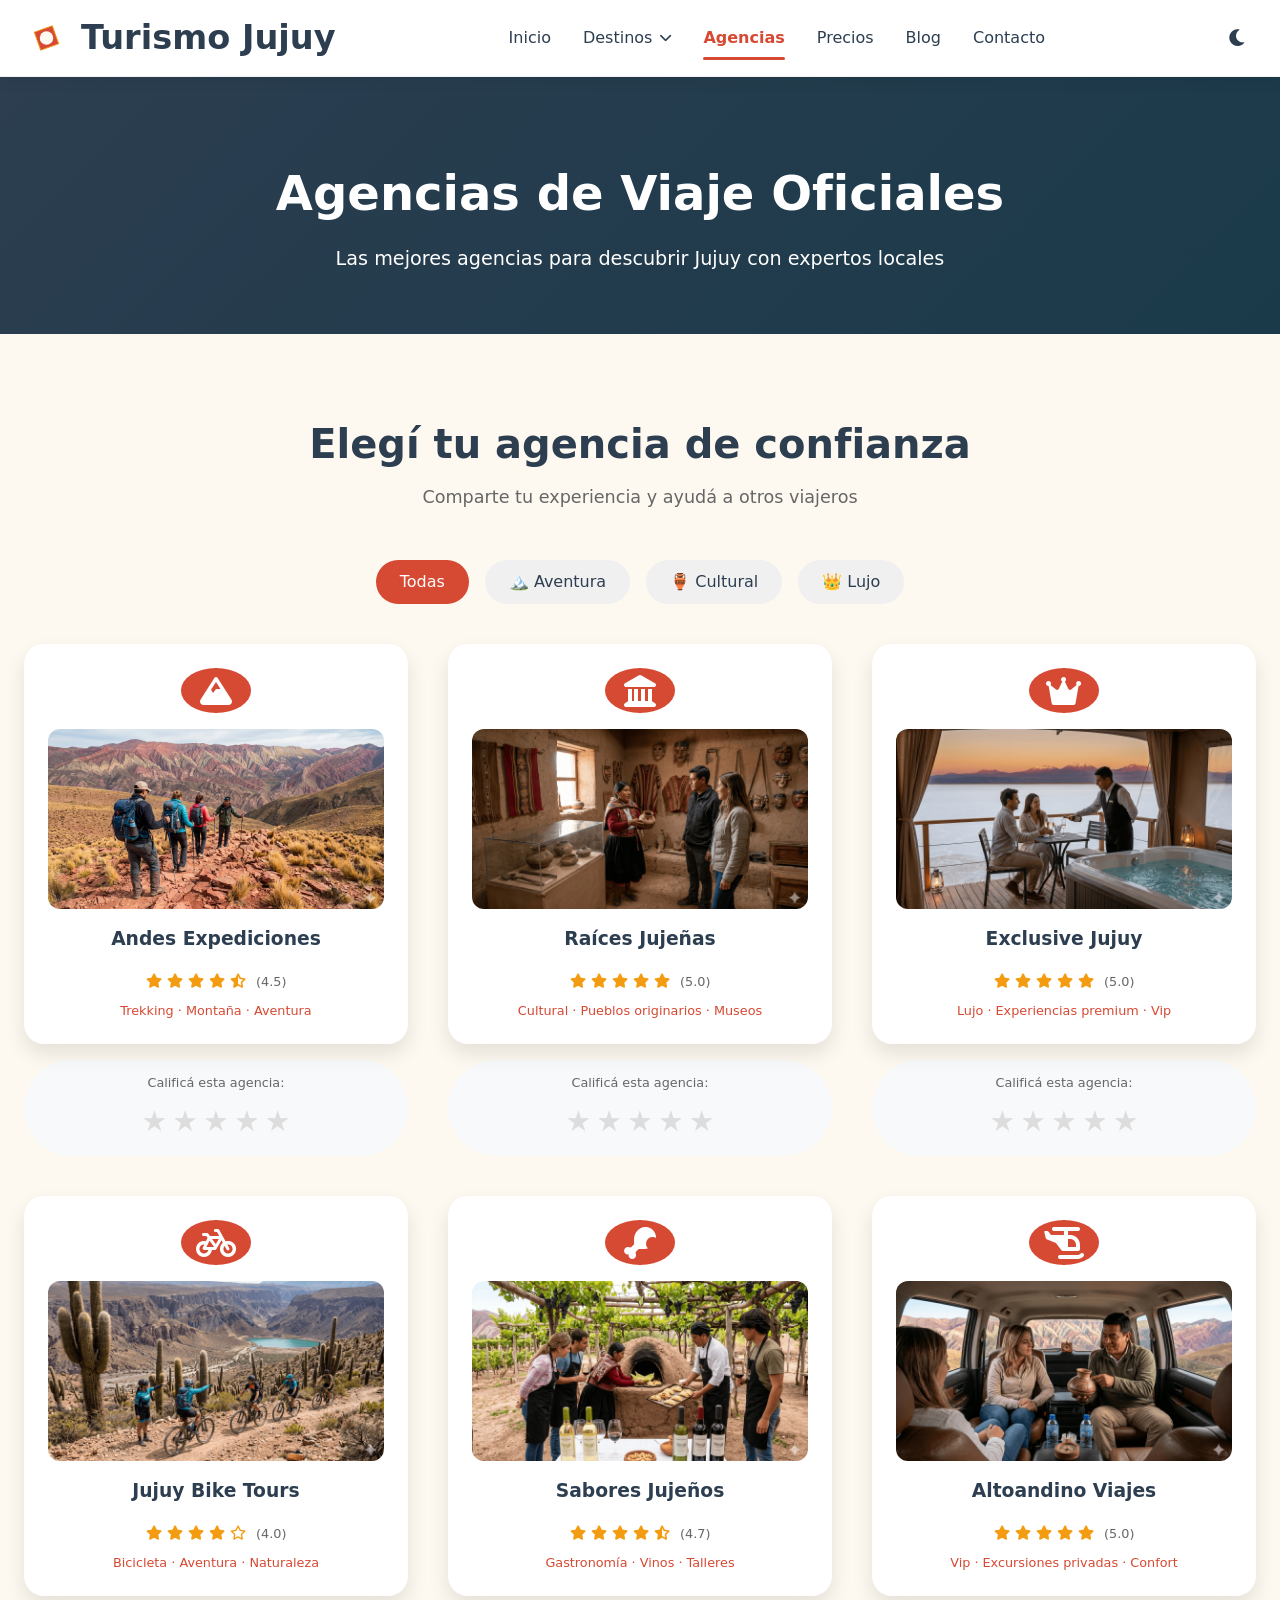
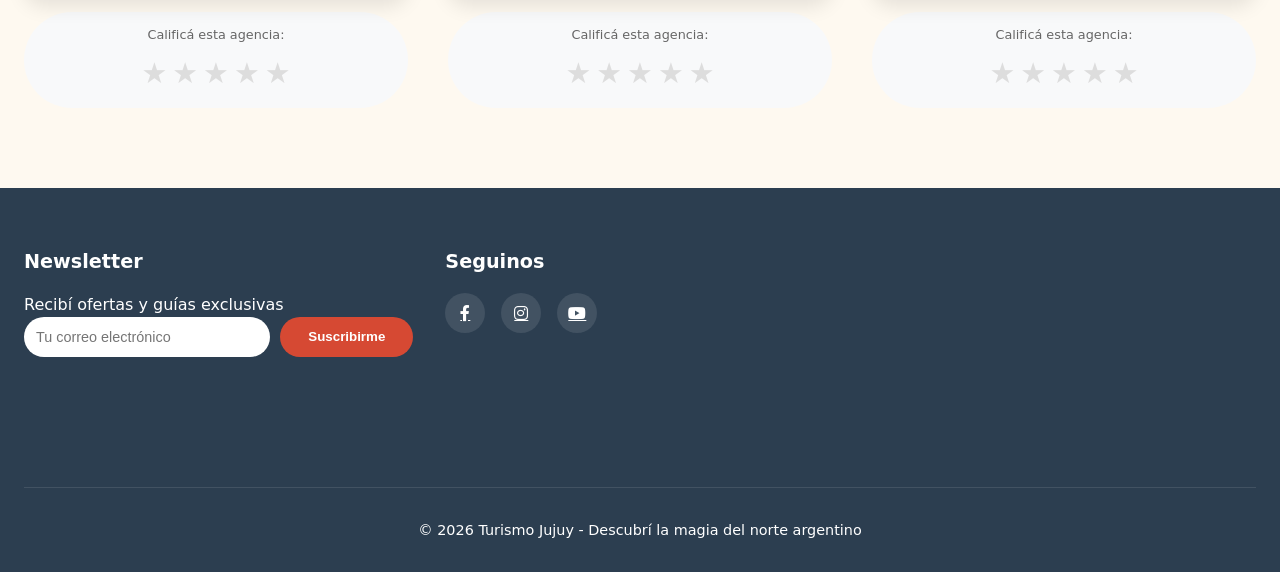
==== agencias.html @ 6cb68234 "Trabajo Practico Turismo Jujuy" ====
<!DOCTYPE html>
<html lang="es-AR">
<head>
    <meta charset="UTF-8">
    <meta name="author" content="Turismo Jujuy">
    <meta name="language" content="spanish">
    <meta http-equiv="content-language" content="es-AR">
    <meta name="description" content="Agencias de viaje oficiales en Jujuy. Encontrá las mejores agencias para recorrer la Quebrada, Puna y Yungas.">
    <meta name="robots" content="index, follow">
    <meta name="viewport" content="width=device-width, initial-scale=1.0">
    <meta property="og:title" content="Agencias de Viaje - Turismo Jujuy">
    <meta property="og:type" content="website">
    <meta property="og:description" content="Las mejores agencias de viaje para descubrir Jujuy.">
    <meta property="og:locale" content="es_AR">
    <title>Turismo Jujuy · Agencias de Viaje Oficiales</title>
    
    <!-- Font Awesome 6 -->
    <link rel="stylesheet" href="https://cdnjs.cloudflare.com/ajax/libs/font-awesome/6.0.0/css/all.min.css">
    <!-- CSS Principal -->
    <link rel="stylesheet" href="css/styles.css">
    <link rel="stylesheet" href="css/dark-mode.css">
    <link rel="stylesheet" href="css/agencias.css">
    
    <link rel="icon" href="assets/image/favicon.ico" type="image/x-icon">
</head>
<body>

    <!-- ================= HEADER (IGUAL AL INDEX) ================= -->
    <header class="header" role="banner">
        <div class="container">
            <nav class="navbar" aria-label="Navegación principal">
                <div class="logo">
                    <a href="index.html">
                        <svg class="logo-svg" width="48" height="48" viewBox="0 0 100 100" fill="none" xmlns="http://www.w3.org/2000/svg" aria-label="Logo Turismo Jujuy">
                            <path d="M20,50 L50,20 L80,50 L50,80 Z" fill="var(--primary-color)" stroke="var(--accent-color)" stroke-width="2">
                                <animateTransform attributeName="transform" type="rotate" from="0 50 50" to="360 50 50" dur="20s" repeatCount="indefinite"/>
                            </path>
                            <circle cx="50" cy="50" r="15" fill="var(--light-bg)"/>
                        </svg>
                        <h1>Turismo Jujuy</h1>
                    </a>
                </div>
                
                <button class="menu-toggle" aria-expanded="false" aria-controls="main-menu" aria-label="Abrir menú principal">
                    <span class="hamburger"></span>
                </button>
                
                <ul class="nav-links" id="main-menu">
                    <li><a href="index.html">Inicio</a></li>
                    
                    <li class="mega-menu">
                        <button class="mega-menu-button" aria-expanded="false" aria-controls="destinos-menu">
                            Destinos <i class="fas fa-chevron-down" aria-hidden="true"></i>
                        </button>
                        <div class="mega-menu-content" id="destinos-menu">
                            <div class="mega-menu-row">
                                <div class="mega-menu-column">
                                    <h3>Quebrada</h3>
                                    <ul>
                                        <li><a href="destinos/purmamarca.html">Purmamarca</a></li>
                                        <li><a href="destinos/tilcara.html">Tilcara</a></li>
                                        <li><a href="destinos/humahuaca.html">Humahuaca</a></li>
                                    </ul>
                                </div>
                                <div class="mega-menu-column">
                                    <h3>Puna</h3>
                                    <ul>
                                        <li><a href="destinos/salinas.html">Salinas Grandes</a></li>
                                        <li><a href="destinos/susques.html">Susques</a></li>
                                    </ul>
                                </div>
                                <div class="mega-menu-column">
                                    <h3>Yungas</h3>
                                    <ul>
                                        <li><a href="destinos/calilegua.html">P.N. Calilegua</a></li>
                                        <li><a href="destinos/termas.html">Termas de Jordán</a></li>
                                    </ul>
                                </div>
                            </div>
                        </div>
                    </li>
                    
                    <li><a href="agencias.html" class="active">Agencias</a></li>
                    <li><a href="precios.html">Precios</a></li>
                    <li><a href="blog.html">Blog</a></li>
                    <li><a href="contacto.html">Contacto</a></li>
                </ul>
                
                <button id="darkModeToggle" class="dark-mode-btn" aria-label="Cambiar modo oscuro/claro">
                    <i class="fas fa-moon"></i>
                </button>
            </nav>
        </div>
    </header>

    <main id="main-content">
        <!-- ================= HERO DE AGENCIAS ================= -->
        <section class="agencias-hero" aria-labelledby="agencias-heading">
            <div class="container">
                <div class="agencias-hero-content">
                    <h1 id="agencias-heading" class="animate-fade-in">Agencias de Viaje Oficiales</h1>
                    <p class="animate-slide-up">Las mejores agencias para descubrir Jujuy con expertos locales</p>
                </div>
            </div>
        </section>

        <!-- ================= FILTROS DE AGENCIAS  ================= -->
<section class="filtros-agencias section-padding">
    <div class="container">
        <div class="section-header">
            <h2>Elegí tu agencia de confianza</h2>
            <p>Comparte tu experiencia y ayudá a otros viajeros</p>
        </div>
        
        <!-- IMPORTANTE: Los inputs DEBEN estar ANTES del grid y ser hermanos -->
        <div class="filtros-buttons">
            <input type="radio" name="filtro-agencia" id="todas" checked>
            <label for="todas" class="filtro-btn">Todas</label>
            
            <input type="radio" name="filtro-agencia" id="aventura">
            <label for="aventura" class="filtro-btn">🏔️ Aventura</label>
            
            <input type="radio" name="filtro-agencia" id="cultural">
            <label for="cultural" class="filtro-btn">🏺 Cultural</label>
            
            <input type="radio" name="filtro-agencia" id="luxury">
            <label for="luxury" class="filtro-btn">👑 Lujo</label>
        </div>

        <!-- ================= GRID DE AGENCIAS ================= -->
        <!-- El grid debe ser hermano de los inputs, no dentro de otro div -->
        <div class="agencias-grid">
            <!-- Agencia 1 - Aventura -->
            <div class="agencia-card" data-categoria="aventura">
                <div class="agencia-flip-card">
                    <div class="agencia-flip-inner">
                        <div class="agencia-front">
                            <div class="agencia-logo">
                                <i class="fas fa-mountain"></i>
                            </div>
                            <img src="assets/media/img1.jpg" alt="Andes Expediciones" loading="lazy" class="agencia-img">
                            <h3>Andes Expediciones</h3>
                            <div class="rating-static">
                                <i class="fas fa-star"></i>
                                <i class="fas fa-star"></i>
                                <i class="fas fa-star"></i>
                                <i class="fas fa-star"></i>
                                <i class="fas fa-star-half-alt"></i>
                                <span>(4.5)</span>
                            </div>
                            <p class="agencia-tag">Trekking · Montaña · Aventura</p>
                        </div>
                        <div class="agencia-back">
                            <h3>Andes Expediciones</h3>
                            <p>Expertos en trekking y montaña. Guías certificados con años de experiencia.</p>
                            <div class="agencia-contacto">
                                <p><i class="fas fa-phone"></i> +54 388 4123456</p>
                                <p><i class="fas fa-envelope"></i> info@andesexpediciones.com</p>
                                <p><i class="fas fa-map-marker-alt"></i> San Salvador de Jujuy</p>
                            </div>
                            <a href="#" class="button small-button">Contactar</a>
                        </div>
                    </div>
                </div>
                <div class="rating-interactivo">
                    <p>Calificá esta agencia:</p>
                    <div class="rating-stars">
                        <input type="radio" name="rating1" id="r1-5">
                        <label for="r1-5" class="star">★</label>
                        <input type="radio" name="rating1" id="r1-4">
                        <label for="r1-4" class="star">★</label>
                        <input type="radio" name="rating1" id="r1-3">
                        <label for="r1-3" class="star">★</label>
                        <input type="radio" name="rating1" id="r1-2">
                        <label for="r1-2" class="star">★</label>
                        <input type="radio" name="rating1" id="r1-1">
                        <label for="r1-1" class="star">★</label>
                    </div>
                </div>
            </div>

            <!-- Agencia 2 - Cultural -->
            <div class="agencia-card" data-categoria="cultural">
                <div class="agencia-flip-card">
                    <div class="agencia-flip-inner">
                        <div class="agencia-front">
                            <div class="agencia-logo">
                                <i class="fas fa-landmark"></i>
                            </div>
                            <img src="assets/media/img2.webp" alt="Raíces Jujeñas" loading="lazy" class="agencia-img">
                            <h3>Raíces Jujeñas</h3>
                            <div class="rating-static">
                                <i class="fas fa-star"></i>
                                <i class="fas fa-star"></i>
                                <i class="fas fa-star"></i>
                                <i class="fas fa-star"></i>
                                <i class="fas fa-star"></i>
                                <span>(5.0)</span>
                            </div>
                            <p class="agencia-tag">Cultural · Pueblos originarios · Museos</p>
                        </div>
                        <div class="agencia-back">
                            <h3>Raíces Jujeñas</h3>
                            <p>Descubrí la historia y cultura de Jujuy con guías locales auténticos.</p>
                            <div class="agencia-contacto">
                                <p><i class="fas fa-phone"></i> +54 388 4234567</p>
                                <p><i class="fas fa-envelope"></i> contacto@raicesjujenas.com</p>
                                <p><i class="fas fa-map-marker-alt"></i> Purmamarca</p>
                            </div>
                            <a href="#" class="button small-button">Contactar</a>
                        </div>
                    </div>
                </div>
                <div class="rating-interactivo">
                    <p>Calificá esta agencia:</p>
                    <div class="rating-stars">
                        <input type="radio" name="rating2" id="r2-5">
                        <label for="r2-5" class="star">★</label>
                        <input type="radio" name="rating2" id="r2-4">
                        <label for="r2-4" class="star">★</label>
                        <input type="radio" name="rating2" id="r2-3">
                        <label for="r2-3" class="star">★</label>
                        <input type="radio" name="rating2" id="r2-2">
                        <label for="r2-2" class="star">★</label>
                        <input type="radio" name="rating2" id="r2-1">
                        <label for="r2-1" class="star">★</label>
                    </div>
                </div>
            </div>

            <!-- Agencia 3 - Lujo -->
            <div class="agencia-card" data-categoria="luxury">
                <div class="agencia-flip-card">
                    <div class="agencia-flip-inner">
                        <div class="agencia-front">
                            <div class="agencia-logo">
                                <i class="fas fa-crown"></i>
                            </div>
                            <img src="assets/media/img3.webp" alt="Exclusive Jujuy" loading="lazy" class="agencia-img">
                            <h3>Exclusive Jujuy</h3>
                            <div class="rating-static">
                                <i class="fas fa-star"></i>
                                <i class="fas fa-star"></i>
                                <i class="fas fa-star"></i>
                                <i class="fas fa-star"></i>
                                <i class="fas fa-star"></i>
                                <span>(5.0)</span>
                            </div>
                            <p class="agencia-tag">Lujo · Experiencias premium · Vip</p>
                        </div>
                        <div class="agencia-back">
                            <h3>Exclusive Jujuy</h3>
                            <p>Experiencias exclusivas, hospedaje de lujo y servicios personalizados.</p>
                            <div class="agencia-contacto">
                                <p><i class="fas fa-phone"></i> +54 388 4345678</p>
                                <p><i class="fas fa-envelope"></i> hola@exclusivejujuy.com</p>
                                <p><i class="fas fa-map-marker-alt"></i> Tilcara</p>
                            </div>
                            <a href="#" class="button small-button">Contactar</a>
                        </div>
                    </div>
                </div>
                <div class="rating-interactivo">
                    <p>Calificá esta agencia:</p>
                    <div class="rating-stars">
                        <input type="radio" name="rating3" id="r3-5">
                        <label for="r3-5" class="star">★</label>
                        <input type="radio" name="rating3" id="r3-4">
                        <label for="r3-4" class="star">★</label>
                        <input type="radio" name="rating3" id="r3-3">
                        <label for="r3-3" class="star">★</label>
                        <input type="radio" name="rating3" id="r3-2">
                        <label for="r3-2" class="star">★</label>
                        <input type="radio" name="rating3" id="r3-1">
                        <label for="r3-1" class="star">★</label>
                    </div>
                </div>
            </div>

            <!-- Agencia 4 - Aventura -->
            <div class="agencia-card" data-categoria="aventura">
                <div class="agencia-flip-card">
                    <div class="agencia-flip-inner">
                        <div class="agencia-front">
                            <div class="agencia-logo">
                                <i class="fas fa-bicycle"></i>
                            </div>
                            <img src="assets/media/img4.png" alt="Jujuy Bike Tours" loading="lazy" class="agencia-img">
                            <h3>Jujuy Bike Tours</h3>
                            <div class="rating-static">
                                <i class="fas fa-star"></i>
                                <i class="fas fa-star"></i>
                                <i class="fas fa-star"></i>
                                <i class="fas fa-star"></i>
                                <i class="far fa-star"></i>
                                <span>(4.0)</span>
                            </div>
                            <p class="agencia-tag">Bicicleta · Aventura · Naturaleza</p>
                        </div>
                        <div class="agencia-back">
                            <h3>Jujuy Bike Tours</h3>
                            <p>Recorré los paisajes más impresionantes de Jujuy en bicicleta.</p>
                            <div class="agencia-contacto">
                                <p><i class="fas fa-phone"></i> +54 388 4456789</p>
                                <p><i class="fas fa-envelope"></i> info@jujuybike.com</p>
                                <p><i class="fas fa-map-marker-alt"></i> Volcán</p>
                            </div>
                            <a href="#" class="button small-button">Contactar</a>
                        </div>
                    </div>
                </div>
                <div class="rating-interactivo">
                    <p>Calificá esta agencia:</p>
                    <div class="rating-stars">
                        <input type="radio" name="rating4" id="r4-5">
                        <label for="r4-5" class="star">★</label>
                        <input type="radio" name="rating4" id="r4-4">
                        <label for="r4-4" class="star">★</label>
                        <input type="radio" name="rating4" id="r4-3">
                        <label for="r4-3" class="star">★</label>
                        <input type="radio" name="rating4" id="r4-2">
                        <label for="r4-2" class="star">★</label>
                        <input type="radio" name="rating4" id="r4-1">
                        <label for="r4-1" class="star">★</label>
                    </div>
                </div>
            </div>

            <!-- Agencia 5 - Cultural -->
            <div class="agencia-card" data-categoria="cultural">
                <div class="agencia-flip-card">
                    <div class="agencia-flip-inner">
                        <div class="agencia-front">
                            <div class="agencia-logo">
                                <i class="fas fa-drumstick-bite"></i>
                            </div>
                            <img src="assets/media/img5.webp" alt="Sabores Jujeños" loading="lazy" class="agencia-img">
                            <h3>Sabores Jujeños</h3>
                            <div class="rating-static">
                                <i class="fas fa-star"></i>
                                <i class="fas fa-star"></i>
                                <i class="fas fa-star"></i>
                                <i class="fas fa-star"></i>
                                <i class="fas fa-star-half-alt"></i>
                                <span>(4.7)</span>
                            </div>
                            <p class="agencia-tag">Gastronomía · Vinos · Talleres</p>
                        </div>
                        <div class="agencia-back">
                            <h3>Sabores Jujeños</h3>
                            <p>Descubrí la gastronomía jujeña con expertos. Recorridos por bodegas y mercados.</p>
                            <div class="agencia-contacto">
                                <p><i class="fas fa-phone"></i> +54 388 4567890</p>
                                <p><i class="fas fa-envelope"></i> hola@saboresjujenos.com</p>
                                <p><i class="fas fa-map-marker-alt"></i> Maimará</p>
                            </div>
                            <a href="#" class="button small-button">Contactar</a>
                        </div>
                    </div>
                </div>
                <div class="rating-interactivo">
                    <p>Calificá esta agencia:</p>
                    <div class="rating-stars">
                        <input type="radio" name="rating5" id="r5-5">
                        <label for="r5-5" class="star">★</label>
                        <input type="radio" name="rating5" id="r5-4">
                        <label for="r5-4" class="star">★</label>
                        <input type="radio" name="rating5" id="r5-3">
                        <label for="r5-3" class="star">★</label>
                        <input type="radio" name="rating5" id="r5-2">
                        <label for="r5-2" class="star">★</label>
                        <input type="radio" name="rating5" id="r5-1">
                        <label for="r5-1" class="star">★</label>
                    </div>
                </div>
            </div>

            <!-- Agencia 6 - Luxury -->
            <div class="agencia-card" data-categoria="luxury">
                <div class="agencia-flip-card">
                    <div class="agencia-flip-inner">
                        <div class="agencia-front">
                            <div class="agencia-logo">
                                <i class="fas fa-helicopter"></i>
                            </div>
                            <img src="assets/media/img6.webp" alt="Altoandino Viajes" loading="lazy" class="agencia-img">
                            <h3>Altoandino Viajes</h3>
                            <div class="rating-static">
                                <i class="fas fa-star"></i>
                                <i class="fas fa-star"></i>
                                <i class="fas fa-star"></i>
                                <i class="fas fa-star"></i>
                                <i class="fas fa-star"></i>
                                <span>(5.0)</span>
                            </div>
                            <p class="agencia-tag">Vip · Excursiones privadas · Confort</p>
                        </div>
                        <div class="agencia-back">
                            <h3>Altoandino Viajes</h3>
                            <p>Servicio premium con vehículos 4x4, guías bilingües y experiencias a medida.</p>
                            <div class="agencia-contacto">
                                <p><i class="fas fa-phone"></i> +54 388 4678901</p>
                                <p><i class="fas fa-envelope"></i> viajes@altoandino.com</p>
                                <p><i class="fas fa-map-marker-alt"></i> Purmamarca</p>
                            </div>
                            <a href="#" class="button small-button">Contactar</a>
                        </div>
                    </div>
                </div>
                <div class="rating-interactivo">
                    <p>Calificá esta agencia:</p>
                    <div class="rating-stars">
                        <input type="radio" name="rating6" id="r6-5">
                        <label for="r6-5" class="star">★</label>
                        <input type="radio" name="rating6" id="r6-4">
                        <label for="r6-4" class="star">★</label>
                        <input type="radio" name="rating6" id="r6-3">
                        <label for="r6-3" class="star">★</label>
                        <input type="radio" name="rating6" id="r6-2">
                        <label for="r6-2" class="star">★</label>
                        <input type="radio" name="rating6" id="r6-1">
                        <label for="r6-1" class="star">★</label>
                    </div>
                </div>
            </div>
        </div>
    </div>
</section>
    </main>

    <!-- ================= FOOTER (IGUAL AL INDEX) ================= -->
    <footer class="main-footer section-padding" role="contentinfo">
        <div class="container">
            <div class="footer-grid">
                <div class="footer-newsletter">
                    <h3>Newsletter</h3>
                    <p>Recibí ofertas y guías exclusivas</p>
                    <form id="newsletterForm" action="#" method="post">
                        <div class="form-group">
                            <input type="email" id="news-email" name="email" placeholder="Tu correo electrónico" required>
                            <button type="submit" class="button primary-button">Suscribirme</button>
                        </div>
                    </form>
                </div>
                <div class="footer-social">
                    <h3>Seguinos</h3>
                    <ul>
                        <li><a href="#" aria-label="Facebook"><i class="fab fa-facebook-f"></i></a></li>
                        <li><a href="#" aria-label="Instagram"><i class="fab fa-instagram"></i></a></li>
                        <li><a href="#" aria-label="YouTube"><i class="fab fa-youtube"></i></a></li>
                    </ul>
                </div>
                <div class="footer-map">
                    <iframe src="https://www.openstreetmap.org/export/embed.html?bbox=-66.5%2C-24.5%2C-64.5%2C-22.5&layer=mapnik&marker=-23.5%2C-65.5" 
                            width="100%" height="200" style="border:0" allowfullscreen loading="lazy" 
                            title="Mapa de Jujuy"></iframe>
                </div>
            </div>
            <div class="footer-bottom">
                <p>&copy; 2026 Turismo Jujuy - Descubrí la magia del norte argentino</p>
            </div>
        </div>
    </footer>

    <script src="js/main.js" defer></script>
    <script src="js/agencias.js" defer></script>
</body>
</html>
---- css/styles.css ----
/* ========== CUSTOM PROPERTIES ========== */
:root {
    --primary-color: #d64933;
    --primary-dark: #a03423;
    --secondary-color: #2c3e50;
    --accent-color: #f39c12;
    --light-bg: #fef9f0;
    --dark-bg: #1a2a3a;
    --text-dark: #2c3e50;
    --text-light: #ffffff;
    --card-shadow: 0 10px 20px rgba(0,0,0,0.1);
    --transition: all 0.3s cubic-bezier(0.25, 0.8, 0.25, 1);
    --border-radius-card: 20px;
}

/* Reset y base */
* {
    margin: 0;
    padding: 0;
    box-sizing: border-box;
}

html {
    scroll-behavior: smooth;
}

body {
    font-family: 'Segoe UI', system-ui, -apple-system, sans-serif;
    background-color: var(--light-bg);
    color: var(--text-dark);
    line-height: 1.5;
    transition: background-color 0.3s, color 0.2s;
}

.container {
    max-width: 1280px;
    margin: 0 auto;
    padding: 0 24px;
}

/* ========== HEADER & MEGA-MENÚ (CORREGIDO) ========== */
.header {
    background-color: rgba(255, 255, 255, 0.98);
    backdrop-filter: blur(8px);
    position: sticky;
    top: 0;
    z-index: 1000;
    box-shadow: 0 2px 15px rgba(0, 0, 0, 0.08);
    border-bottom: 1px solid rgba(0, 0, 0, 0.05);
}

.navbar {
    display: flex;
    justify-content: space-between;
    align-items: center;
    padding: 0.8rem 0;
}

.logo a {
    display: flex;
    align-items: center;
    gap: 12px;
    text-decoration: none;
    color: var(--secondary-color);
    font-weight: bold;
    font-size: 1.4rem;
}

.logo-svg {
    width: 45px;
    transition: transform 0.3s ease;
}

.logo-svg:hover {
    transform: rotate(5deg) scale(1.05);
}

/* Navegación principal - ESTILOS CLAVE */
.nav-links {
    display: flex;
    gap: 2rem;
    list-style: none;
    align-items: center;
    margin: 0;
    padding: 0;
}

.nav-links li {
    display: inline-block;
}

.nav-links li a {
    text-decoration: none;
    color: var(--text-dark);
    font-weight: 500;
    font-size: 1rem;
    padding: 0.5rem 0;
    transition: var(--transition);
    position: relative;
}

.nav-links li a:hover {
    color: var(--primary-color);
}

.nav-links li a.active {
    color: var(--primary-color);
    font-weight: 600;
}

.nav-links li a.active::after {
    content: '';
    position: absolute;
    bottom: -5px;
    left: 0;
    width: 100%;
    height: 3px;
    background-color: var(--primary-color);
    border-radius: 3px;
}

/* Mega menú */
.mega-menu {
    position: relative;
}

.mega-menu-button {
    background: none;
    border: none;
    font-size: 1rem;
    cursor: pointer;
    display: flex;
    align-items: center;
    gap: 8px;
    color: var(--text-dark);
    padding: 0.5rem 0;
    font-weight: 500;
    font-family: inherit;
    transition: var(--transition);
}

.mega-menu-button:hover {
    color: var(--primary-color);
}

.mega-menu-button i {
    font-size: 0.8rem;
    transition: transform 0.3s;
}

.mega-menu:hover .mega-menu-button i {
    transform: rotate(180deg);
}

.mega-menu-content {
    position: absolute;
    top: calc(100% + 10px);
    left: 0;
    width: 550px;
    background: white;
    border-radius: 16px;
    box-shadow: 0 20px 35px rgba(0, 0, 0, 0.15);
    padding: 1.8rem;
    opacity: 0;
    visibility: hidden;
    transition: opacity 0.3s, visibility 0.3s, top 0.3s;
    z-index: 100;
    border: 1px solid rgba(0, 0, 0, 0.05);
}

.mega-menu:hover .mega-menu-content {
    opacity: 1;
    visibility: visible;
    top: 100%;
}

.mega-menu-row {
    display: grid;
    grid-template-columns: repeat(3, 1fr);
    gap: 1.5rem;
}

.mega-menu-column h3 {
    color: var(--primary-color);
    margin-bottom: 0.75rem;
    font-size: 1rem;
    font-weight: 700;
    border-left: 3px solid var(--primary-color);
    padding-left: 10px;
}

.mega-menu-column ul {
    list-style: none;
    padding: 0;
}

.mega-menu-column ul li {
    margin-bottom: 0.6rem;
    display: block;
}

.mega-menu-column ul li a {
    text-decoration: none;
    color: #555;
    transition: var(--transition);
    font-size: 0.9rem;
    padding: 0;
}

.mega-menu-column ul li a:hover {
    color: var(--primary-color);
    padding-left: 5px;
}

/* Dark Mode Toggle */
.dark-mode-btn {
    background: none;
    border: none;
    font-size: 1.2rem;
    cursor: pointer;
    color: var(--text-dark);
    padding: 0.5rem;
    border-radius: 50%;
    transition: var(--transition);
    display: flex;
    align-items: center;
    justify-content: center;
    width: 38px;
    height: 38px;
}

.dark-mode-btn:hover {
    background-color: rgba(0, 0, 0, 0.05);
    transform: rotate(15deg);
}

/* Menu Toggle (hamburguesa) - oculto en desktop */
.menu-toggle {
    display: none;
    background: none;
    border: none;
    cursor: pointer;
    padding: 0.5rem;
}

.hamburger {
    display: block;
    width: 25px;
    height: 3px;
    background-color: var(--secondary-color);
    position: relative;
    border-radius: 3px;
}

.hamburger::before,
.hamburger::after {
    content: '';
    position: absolute;
    width: 25px;
    height: 3px;
    background-color: var(--secondary-color);
    border-radius: 3px;
}

.hamburger::before {
    top: -8px;
}

.hamburger::after {
    bottom: -8px;
}

/* ========== HERO CON VIDEO ========== */
.hero {
    position: relative;
    height: 90vh;
    min-height: 600px;
    display: flex;
    align-items: center;
    overflow: hidden;
}

.video-background {
    position: absolute;
    top: 0;
    left: 0;
    width: 100%;
    height: 100%;
    z-index: -2;
}

.hero-video {
    width: 100%;
    height: 100%;
    object-fit: cover;
}

.hero-overlay {
    position: absolute;
    inset: 0;
    background: linear-gradient(135deg, rgba(0, 0, 0, 0.6), rgba(0, 0, 0, 0.3));
    display: flex;
    align-items: center;
    justify-content: center;
}

.hero-content {
    text-align: center;
    color: white;
    max-width: 800px;
}

.hero-title {
    font-size: 3.5rem;
    margin-bottom: 1rem;
    text-shadow: 2px 2px 4px rgba(0, 0, 0, 0.5);
}

.hero-subtitle {
    font-size: 1.3rem;
    margin-bottom: 2rem;
}

.hero-buttons {
    display: flex;
    gap: 1rem;
    justify-content: center;
}

/* Botones */
.button {
    display: inline-block;
    padding: 12px 28px;
    border-radius: 50px;
    text-decoration: none;
    font-weight: 600;
    transition: var(--transition);
    cursor: pointer;
    border: none;
}

.primary-button {
    background-color: var(--primary-color);
    color: white;
}

.primary-button:hover {
    background-color: var(--primary-dark);
    transform: translateY(-3px);
    box-shadow: 0 5px 15px rgba(0, 0, 0, 0.2);
}

.secondary-button {
    background-color: transparent;
    color: white;
    border: 2px solid white;
}

.secondary-button:hover {
    background-color: white;
    color: var(--primary-color);
    transform: translateY(-3px);
}

/* ========== DESTINOS DESTACADOS ========== */
.section-padding {
    padding: 80px 0;
}

.section-header {
    text-align: center;
    margin-bottom: 50px;
}

.section-header h2 {
    font-size: 2.5rem;
    color: var(--secondary-color);
    margin-bottom: 10px;
}

.section-header p {
    font-size: 1.1rem;
    color: #666;
}

.destinos-grid {
    display: grid;
    grid-template-columns: repeat(auto-fit, minmax(320px, 1fr));
    gap: 2rem;
}

.destino-card {
    background: white;
    border-radius: var(--border-radius-card);
    overflow: hidden;
    box-shadow: var(--card-shadow);
    transition: var(--transition);
}

.destino-card:hover {
    transform: translateY(-10px);
    box-shadow: 0 20px 30px rgba(0, 0, 0, 0.15);
}

.destino-img {
    position: relative;
    overflow: hidden;
    height: 240px;
}

.destino-img img {
    width: 100%;
    height: 100%;
    object-fit: cover;
    transition: transform 0.5s ease;
}

.destino-card:hover .destino-img img {
    transform: scale(1.1);
}

.overlay {
    position: absolute;
    inset: 0;
    background: rgba(214, 73, 51, 0.8);
    display: flex;
    align-items: center;
    justify-content: center;
    color: white;
    font-weight: bold;
    font-size: 1.2rem;
    opacity: 0;
    transition: opacity 0.3s;
}

.destino-card:hover .overlay {
    opacity: 1;
}

.destino-card h3 {
    padding: 1rem 1rem 0.5rem;
    color: var(--secondary-color);
}

.destino-card p {
    padding: 0 1rem;
    color: #666;
    font-size: 0.9rem;
}

.card-link {
    display: inline-block;
    margin: 1rem;
    color: var(--primary-color);
    text-decoration: none;
    font-weight: 600;
    transition: var(--transition);
}

.card-link:hover {
    transform: translateX(5px);
}

/* ========== CONTADOR ========== */
.stats {
    background: linear-gradient(135deg, var(--secondary-color), #1e2a36);
    color: white;
    text-align: center;
}

.stats-grid {
    display: flex;
    justify-content: space-around;
    flex-wrap: wrap;
    gap: 2rem;
}

.stat-counter {
    text-align: center;
}

.stat-counter .counter {
    font-size: 4rem;
    font-weight: 800;
    color: var(--accent-color);
    display: inline-block;
}

.plus {
    font-size: 2.5rem;
    font-weight: bold;
    color: var(--accent-color);
}

.stat-counter p {
    font-size: 1.1rem;
    margin-top: 0.5rem;
}

@keyframes countUp {
    from {
        opacity: 0;
        transform: translateY(30px);
    }
    to {
        opacity: 1;
        transform: translateY(0);
    }
}

.counter.animated {
    animation: countUp 0.6s ease-out forwards;
}

/* ========== CARRUSEL CSS ========== */
.testimonials {
    background-color: var(--light-bg);
}

.testimonials-carousel {
    max-width: 800px;
    margin: 0 auto;
    position: relative;
}

.testimonials-carousel input[type="radio"] {
    display: none;
}

.carousel-container {
    overflow: hidden;
    border-radius: 20px;
}

.testimonial-slides {
    display: flex;
    width: 300%;
    transition: transform 0.5s ease-in-out;
}

.testimonial-slide {
    width: 33.333%;
    padding: 20px;
}

.testimonial-content {
    background: white;
    padding: 2rem;
    border-radius: 20px;
    box-shadow: var(--card-shadow);
    text-align: center;
}

.testimonial-content i.fa-quote-left {
    font-size: 2rem;
    color: var(--primary-color);
    opacity: 0.5;
    margin-bottom: 1rem;
}

.testimonial-content p {
    font-size: 1.1rem;
    line-height: 1.6;
    margin-bottom: 1.5rem;
    font-style: italic;
}

.testimonial-author {
    display: flex;
    flex-direction: column;
    gap: 0.25rem;
}

.testimonial-author strong {
    color: var(--secondary-color);
    font-size: 1rem;
}

.testimonial-author span {
    color: #888;
    font-size: 0.85rem;
}

.testimonial-nav {
    display: flex;
    justify-content: center;
    gap: 12px;
    margin-top: 30px;
}

.nav-dot {
    width: 12px;
    height: 12px;
    border-radius: 50%;
    background-color: #ccc;
    cursor: pointer;
    transition: all 0.3s;
}

.nav-dot:hover {
    background-color: var(--primary-color);
    transform: scale(1.2);
}

#slide1:checked ~ .carousel-container .testimonial-slides {
    transform: translateX(0);
}

#slide2:checked ~ .carousel-container .testimonial-slides {
    transform: translateX(-33.333%);
}

#slide3:checked ~ .carousel-container .testimonial-slides {
    transform: translateX(-66.666%);
}

#slide1:checked ~ .testimonial-nav .nav-dot:nth-child(1),
#slide2:checked ~ .testimonial-nav .nav-dot:nth-child(2),
#slide3:checked ~ .testimonial-nav .nav-dot:nth-child(3) {
    background-color: var(--primary-color);
    width: 14px;
    height: 14px;
}

/* ========== FOOTER ========== */
.main-footer {
    background-color: var(--secondary-color);
    color: white;
    padding: 60px 0 30px;
}

.footer-grid {
    display: grid;
    grid-template-columns: repeat(auto-fit, minmax(280px, 1fr));
    gap: 2rem;
    margin-bottom: 2rem;
}

.footer-newsletter h3,
.footer-social h3 {
    margin-bottom: 1rem;
    font-size: 1.2rem;
}

.form-group {
    display: flex;
    gap: 10px;
    flex-wrap: wrap;
}

.form-group input {
    flex: 1;
    padding: 12px;
    border: none;
    border-radius: 50px;
    font-size: 0.9rem;
}

.footer-social ul {
    display: flex;
    gap: 1rem;
    list-style: none;
    padding: 0;
}

.footer-social a {
    display: inline-flex;
    align-items: center;
    justify-content: center;
    width: 40px;
    height: 40px;
    background-color: rgba(255, 255, 255, 0.1);
    border-radius: 50%;
    color: white;
    transition: var(--transition);
}

.footer-social a:hover {
    background-color: var(--primary-color);
    transform: translateY(-3px);
}

.footer-bottom {
    text-align: center;
    padding-top: 2rem;
    border-top: 1px solid rgba(255, 255, 255, 0.1);
    font-size: 0.9rem;
}

/* ========== RESPONSIVE ========== */
@media (max-width: 992px) {
    .nav-links {
        gap: 1.2rem;
    }
    
    .hero-title {
        font-size: 2.8rem;
    }
}

@media (max-width: 768px) {
    .menu-toggle {
        display: block;
    }
    
    .nav-links {
        display: none;
        position: absolute;
        top: 100%;
        left: 0;
        right: 0;
        background: white;
        flex-direction: column;
        padding: 1.5rem;
        gap: 1.2rem;
        box-shadow: 0 15px 25px rgba(0, 0, 0, 0.1);
        border-top: 1px solid #eee;
    }
    
    .nav-links.show {
        display: flex;
    }
    
    .nav-links li {
        width: 100%;
    }
    
    .nav-links li a {
        display: block;
        padding: 0.5rem 0;
    }
    
    /* Mega menú en móvil */
    .mega-menu-content {
        position: static;
        width: 100%;
        box-shadow: none;
        padding: 0.5rem 0 0 1rem;
        opacity: 1;
        visibility: visible;
        display: none;
        background: transparent;
    }
    
    .mega-menu:hover .mega-menu-content {
        display: block;
    }
    
    .mega-menu-row {
        grid-template-columns: 1fr;
        gap: 0.8rem;
    }
    
    .hero-title {
        font-size: 2rem;
    }
    
    .hero-subtitle {
        font-size: 1rem;
    }
    
    .hero-buttons {
        flex-direction: column;
        align-items: center;
    }
    
    .stats-grid {
        flex-direction: column;
        align-items: center;
    }
    
    .section-header h2 {
        font-size: 1.8rem;
    }
    
    .section-padding {
        padding: 50px 0;
    }
}

/* ========== ANIMACIONES ========== */
.animate-fade-in {
    animation: fadeIn 1s ease-out;
}

.animate-slide-up {
    animation: slideUp 0.8s ease-out 0.3s both;
}

.animate-pulse {
    animation: pulse 2s infinite;
}

@keyframes fadeIn {
    from {
        opacity: 0;
    }
    to {
        opacity: 1;
    }
}

@keyframes slideUp {
    from {
        opacity: 0;
        transform: translateY(50px);
    }
    to {
        opacity: 1;
        transform: translateY(0);
    }
}

@keyframes pulse {
    0%,
    100% {
        transform: scale(1);
    }
    50% {
        transform: scale(1.05);
    }
}

/* ========== ACCESIBILIDAD ========== */
.visually-hidden {
    position: absolute;
    width: 1px;
    height: 1px;
    padding: 0;
    margin: -1px;
    overflow: hidden;
    clip: rect(0, 0, 0, 0);
    border: 0;
}

:focus-visible {
    outline: 3px solid var(--primary-color);
    outline-offset: 3px;
}

/* Modo oscuro - estilos adicionales */
body.dark-mode {
    --light-bg: #1a1a2e;
    --text-dark: #f0f0f0;
    background-color: var(--light-bg);
    color: var(--text-dark);
}

body.dark-mode .header {
    background-color: rgba(26, 26, 46, 0.98);
    border-bottom-color: rgba(255, 255, 255, 0.1);
}

body.dark-mode .nav-links li a,
body.dark-mode .mega-menu-button {
    color: #e0e0e0;
}

body.dark-mode .destino-card,
body.dark-mode .testimonial-content {
    background-color: #16213e;
    color: #e0e0e0;
}

body.dark-mode .mega-menu-content {
    background-color: #16213e;
    border-color: rgba(255, 255, 255, 0.1);
}

body.dark-mode .mega-menu-column ul li a {
    color: #ccc;
}

body.dark-mode .destino-card p {
    color: #bbb;
}
---- css/dark-mode.css ----
/* Modo Oscuro - Toggle con clase .dark-mode */
body.dark-mode {
    --light-bg: #121212;
    --text-dark: #f0f0f0;
    --card-shadow: 0 10px 20px rgba(0,0,0,0.4);
    background-color: var(--light-bg);
    color: var(--text-dark);
}

body.dark-mode .header {
    background-color: rgba(18, 18, 18, 0.95);
}

body.dark-mode .destino-card,
body.dark-mode .testimonial-content {
    background-color: #1e1e2f;
    color: #e0e0e0;
}

body.dark-mode .mega-menu-content {
    background-color: #1e1e2f;
    color: white;
}
---- css/agencias.css ----
/* ========== PÁGINA DE AGENCIAS ========== */

/* Hero de agencias */
.agencias-hero {
    background: linear-gradient(135deg, var(--secondary-color), #1a3a4a);
    padding: 80px 0 60px;
    text-align: center;
    color: white;
    margin-top: 0;
}

.agencias-hero-content h1 {
    font-size: 3rem;
    margin-bottom: 1rem;
}

.agencias-hero-content p {
    font-size: 1.2rem;
    opacity: 0.9;
}

/* ========== FILTROS ========== */
.filtros-buttons {
    display: flex;
    justify-content: center;
    gap: 1rem;
    flex-wrap: wrap;
    margin-bottom: 40px;
}

.filtros-buttons input[type="radio"] {
    display: none;
}

.filtro-btn {
    padding: 10px 24px;
    background-color: #f0f0f0;
    border-radius: 50px;
    cursor: pointer;
    font-weight: 500;
    transition: var(--transition);
    display: inline-block;
}

.filtro-btn:hover {
    background-color: var(--primary-color);
    color: white;
}

/* Estilo activo para el botón seleccionado */
.filtros-buttons input[type="radio"]:checked + .filtro-btn {
    background-color: var(--primary-color);
    color: white;
}

/* Ajuste para el label cuando el input está checked */
#todas:checked ~ .filtros-buttons label[for="todas"],
#aventura:checked ~ .filtros-buttons label[for="aventura"],
#cultural:checked ~ .filtros-buttons label[for="cultural"],
#luxury:checked ~ .filtros-buttons label[for="luxury"] {
    background-color: var(--primary-color);
    color: white;
}

/* Grid de agencias */
.agencias-grid {
    display: grid;
    grid-template-columns: repeat(auto-fit, minmax(320px, 1fr));
    gap: 2.5rem;
}

/* ========== EFECTO FLIP 3D ========== */
.agencia-flip-card {
    background-color: transparent;
    width: 100%;
    height: 400px;
    perspective: 1000px;
}

.agencia-flip-inner {
    position: relative;
    width: 100%;
    height: 100%;
    text-align: center;
    transition: transform 0.6s;
    transform-style: preserve-3d;
    border-radius: 20px;
}

.agencia-card:hover .agencia-flip-inner {
    transform: rotateY(180deg);
}

/* Front y Back */
.agencia-front,
.agencia-back {
    position: absolute;
    width: 100%;
    height: 100%;
    backface-visibility: hidden;
    border-radius: 20px;
    overflow: hidden;
    box-shadow: var(--card-shadow);
}

.agencia-front {
    background-color: white;
    display: flex;
    flex-direction: column;
    align-items: center;
    justify-content: center;
    padding: 1.5rem;
}

.agencia-front .agencia-logo {
    width: 70px;
    height: 70px;
    background-color: var(--primary-color);
    border-radius: 50%;
    display: flex;
    align-items: center;
    justify-content: center;
    margin-bottom: 1rem;
}

.agencia-front .agencia-logo i {
    font-size: 2rem;
    color: white;
}

.agencia-img {
    width: 100%;
    height: 180px;
    object-fit: cover;
    border-radius: 12px;
    margin-bottom: 1rem;
}

.agencia-front h3 {
    color: var(--secondary-color);
    margin-bottom: 0.5rem;
}

.rating-static {
    margin: 0.5rem 0;
}

.rating-static i {
    color: #f39c12;
    font-size: 0.9rem;
}

.rating-static span {
    font-size: 0.8rem;
    color: #666;
    margin-left: 5px;
}

.agencia-tag {
    font-size: 0.8rem;
    color: var(--primary-color);
    font-weight: 500;
}

/* Back de la tarjeta */
.agencia-back {
    background: linear-gradient(135deg, var(--secondary-color), #1e3a4a);
    color: white;
    transform: rotateY(180deg);
    display: flex;
    flex-direction: column;
    justify-content: center;
    padding: 2rem;
    text-align: center;
}

.agencia-back h3 {
    font-size: 1.5rem;
    margin-bottom: 1rem;
    color: var(--accent-color);
}

.agencia-back p {
    font-size: 0.9rem;
    line-height: 1.5;
    margin-bottom: 1.5rem;
}

.agencia-contacto {
    text-align: left;
    margin-bottom: 1.5rem;
}

.agencia-contacto p {
    margin-bottom: 0.5rem;
    font-size: 0.85rem;
}

.agencia-contacto i {
    width: 25px;
    color: var(--accent-color);
}

.small-button {
    display: inline-block;
    padding: 10px 20px;
    background-color: var(--primary-color);
    color: white;
    text-decoration: none;
    border-radius: 50px;
    font-size: 0.9rem;
    transition: var(--transition);
}

.small-button:hover {
    background-color: white;
    color: var(--primary-color);
    transform: translateY(-2px);
}

/* ========== RATING CON ESTRELLAS ANIMADAS ========== */
.rating-interactivo {
    margin-top: 1rem;
    text-align: center;
    padding: 0.8rem;
    background: #f8f9fa;
    border-radius: 50px;
}

.rating-interactivo p {
    font-size: 0.8rem;
    margin-bottom: 0.5rem;
    color: #666;
}

.rating-stars {
    display: flex;
    flex-direction: row-reverse;
    justify-content: center;
    gap: 5px;
}

.rating-stars input {
    display: none;
}

.rating-stars label {
    font-size: 1.8rem;
    color: #ddd;
    cursor: pointer;
    transition: all 0.2s ease;
}

.rating-stars label:hover,
.rating-stars label:hover ~ label,
.rating-stars input:checked ~ label {
    color: #f39c12;
    transform: scale(1.1);
    text-shadow: 0 0 5px rgba(243, 156, 18, 0.5);
}

@keyframes starPop {
    0% { transform: scale(1); }
    50% { transform: scale(1.3); }
    100% { transform: scale(1); }
}

.rating-stars input:checked ~ label {
    animation: starPop 0.3s ease;
}

/* ========== RESPONSIVE ========== */
@media (max-width: 768px) {
    .agencias-hero-content h1 {
        font-size: 2rem;
    }
    
    .agencia-flip-card {
        height: 420px;
    }
    
    .filtro-btn {
        padding: 6px 16px;
        font-size: 0.85rem;
    }
    
    .rating-stars label {
        font-size: 1.5rem;
    }
}

/* ========== MODO OSCURO ========== */
body.dark-mode .agencia-front {
    background-color: #16213e;
}

body.dark-mode .agencia-front h3 {
    color: #e0e0e0;
}

body.dark-mode .rating-interactivo {
    background-color: #1a1a2e;
}

body.dark-mode .rating-interactivo p {
    color: #ccc;
}

body.dark-mode .filtro-btn {
    background-color: #2a2a3e;
    color: #e0e0e0;
}

body.dark-mode .filtro-btn:hover {
    background-color: var(--primary-color);
}
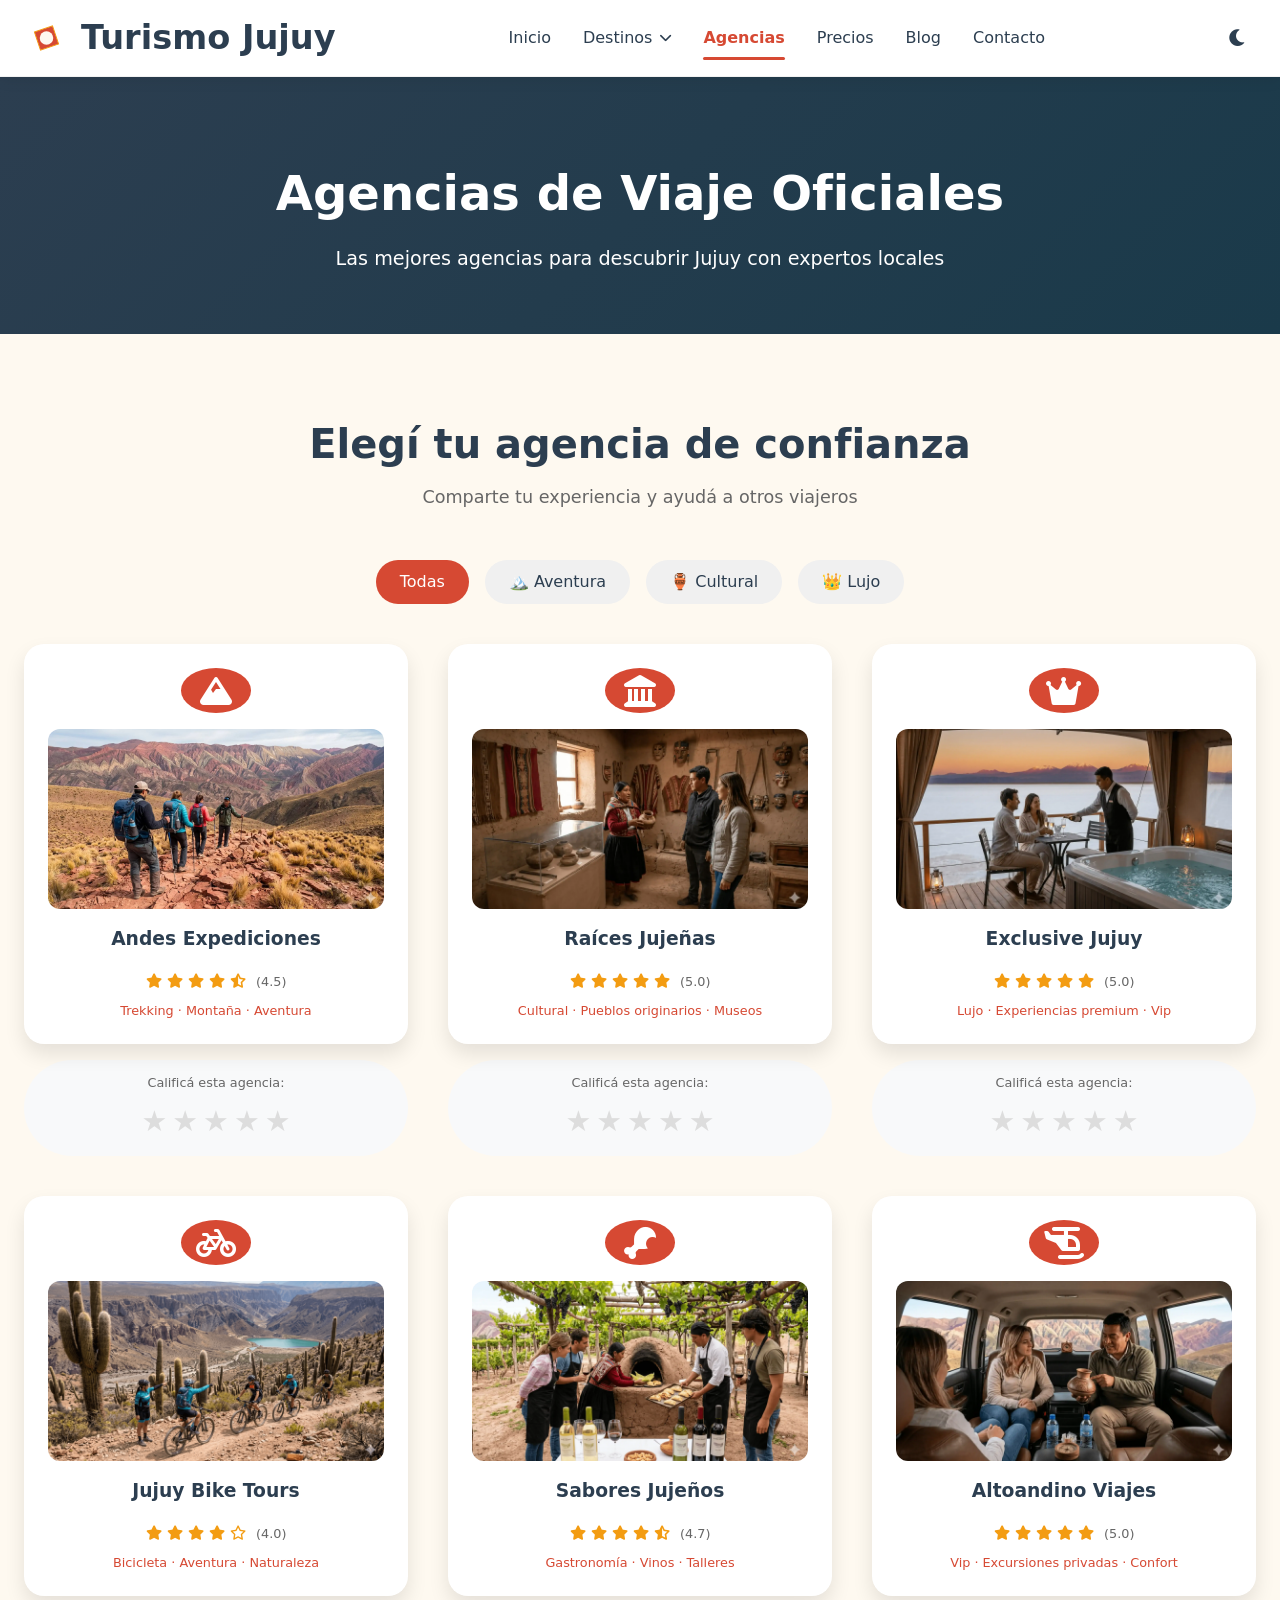
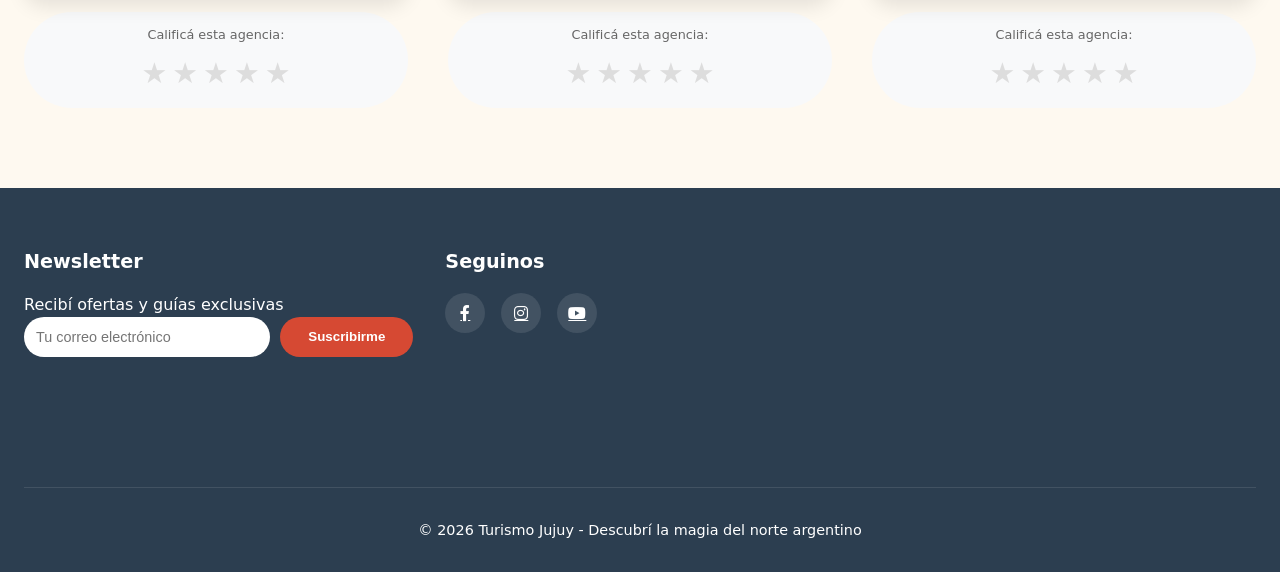
==== commit 11804e5d: "reduje el tamanio de las imagenes y videos" ====
--- a/agencias.html
+++ b/agencias.html
@@ -138,7 +138,7 @@
                             <div class="agencia-logo">
                                 <i class="fas fa-mountain"></i>
                             </div>
-                            <img src="assets/media/img1.jpg" alt="Andes Expediciones" loading="lazy" class="agencia-img">
+                            <img src="assets/media/img1.webp" alt="Andes Expediciones" loading="lazy" class="agencia-img">
                             <h3>Andes Expediciones</h3>
                             <div class="rating-static">
                                 <i class="fas fa-star"></i>
@@ -285,7 +285,7 @@
                             <div class="agencia-logo">
                                 <i class="fas fa-bicycle"></i>
                             </div>
-                            <img src="assets/media/img4.png" alt="Jujuy Bike Tours" loading="lazy" class="agencia-img">
+                            <img src="assets/media/img4.webp" alt="Jujuy Bike Tours" loading="lazy" class="agencia-img">
                             <h3>Jujuy Bike Tours</h3>
                             <div class="rating-static">
                                 <i class="fas fa-star"></i>
